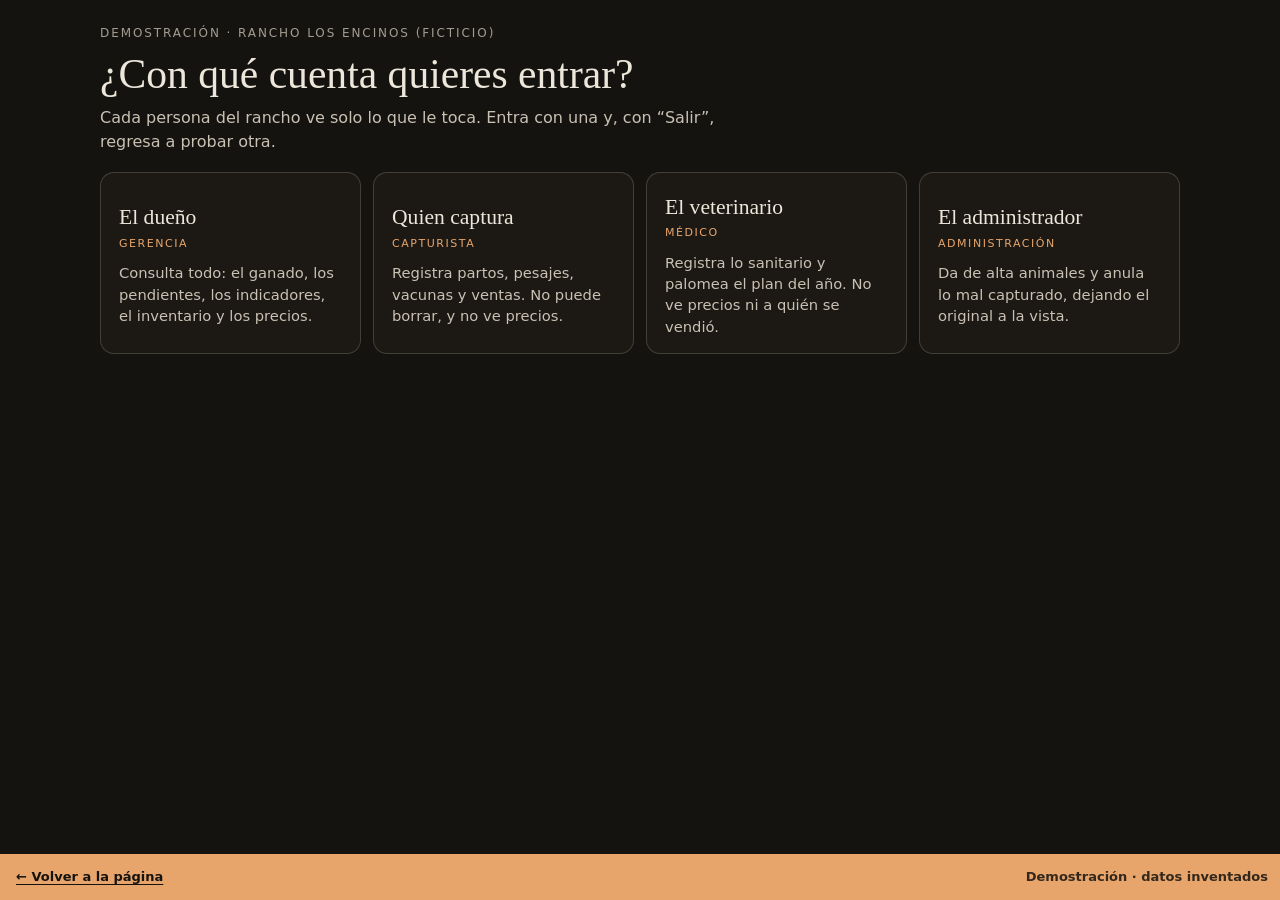
==== demo/index.html @ ec6ad239 "Demo al día: Atender primero en Pendientes Co-Authored-By: Claude Fable 5.1 <noreply@anthropic.com>" ====
<!doctype html>
<html lang="es">
  <head>
    <meta charset="UTF-8" />
    <meta name="viewport" content="width=device-width, initial-scale=1.0" />
    <meta name="robots" content="noindex, nofollow" />
    <meta name="referrer" content="no-referrer" />
    <meta http-equiv="Content-Security-Policy" content="default-src 'self'; script-src 'self'; style-src 'self' 'unsafe-inline'; img-src 'self' data: blob:; font-src 'self' data:; connect-src 'none'; object-src 'none'; base-uri 'none'; form-action 'none'">
    <link rel="stylesheet" href="./aviso-demo.css">
    <title>Demostración · rancho ficticio</title>
    <script type="module" crossorigin src="./assets/index-D0cpYkWy.js"></script>
    <link rel="stylesheet" crossorigin href="./assets/index-D6CWMM4-.css">
  </head>
  <body><div id="root"></div><p class="aviso-demo"><a id="volver" href="../">← Volver a la página</a><span>Demostración · datos inventados</span></p><script src="./volver.js" defer></script></body>
</html>
---- demo/aviso-demo.css ----
/* Cinta fija: que nadie confunda la demo con un rancho de verdad, y que en
   celular siempre haya cómo volver a la página. */
.aviso-demo{position:fixed;left:0;right:0;bottom:0;z-index:9999;margin:0;padding:0 12px;min-height:46px;display:flex;align-items:center;justify-content:space-between;gap:12px;
font:600 13px/1.2 system-ui,sans-serif;color:#151310;background:#E7A56B}
.aviso-demo a{color:#151310;padding:13px 4px;text-underline-offset:3px;white-space:nowrap}
.aviso-demo span{text-align:right;opacity:.85}
body{padding-bottom:48px}
.enmarcada .aviso-demo{display:none}
.enmarcada body{padding-bottom:0}
---- demo/assets/index-D6CWMM4-.css ----
:root{--verde: #15803d;--verde-osc: #166534;--verde-claro: #f0fdf4;--fondo: #f8fafc;--superficie: #ffffff;--borde: #e2e8f0;--texto: #0f172a;--texto-suave: #64748b;--error: #dc2626;--error-bg: #fef2f2;--exito: #16a34a;--aviso: #d97706;--aviso-bg: #fff7ed;--radio: 12px;--sombra: 0 1px 3px rgba(15, 23, 42, .08), 0 1px 2px rgba(15, 23, 42, .06);--pad-barra-movil: 12px}*{box-sizing:border-box}html,body{height:100%}#root{min-height:100%}body{margin:0;background:var(--fondo);color:var(--texto);font-family:system-ui,-apple-system,Segoe UI,Roboto,sans-serif;font-size:16px;line-height:1.5;-webkit-font-smoothing:antialiased}h1,h2,h3{margin:0 0 8px;font-weight:800;line-height:1.2}h1{font-size:clamp(1.4rem,4vw,1.8rem)}h2{font-size:1.25rem}h3{font-size:1.05rem;font-weight:700}p{margin:0 0 12px}.etiqueta{font-size:.75rem;font-weight:700;text-transform:uppercase;letter-spacing:.03em;color:var(--texto-suave)}.suave{color:var(--texto-suave)}.centrado{text-align:center}.barra{position:sticky;top:0;z-index:20;background:var(--superficie);border-bottom:1px solid var(--borde);box-shadow:var(--sombra)}.barra-interior{max-width:1200px;margin:0 auto;padding:10px 16px;display:flex;align-items:center;gap:12px;flex-wrap:nowrap}.barra-nav{display:flex;gap:4px;flex:1 1 auto;min-width:0;overflow-x:auto;overscroll-behavior-x:contain;-webkit-overflow-scrolling:touch;scrollbar-width:none}.barra-nav::-webkit-scrollbar{display:none}.barra-nav .pestana{flex:none;white-space:nowrap}.barra-nav.hay-mas{-webkit-mask-image:linear-gradient(to right,#000 calc(100% - 28px),transparent);mask-image:linear-gradient(to right,#000 calc(100% - 28px),transparent)}.barra-titulo{font-weight:800;font-size:1.05rem;white-space:nowrap}.barra-derecha{margin-left:auto;flex:0 0 auto;display:flex;align-items:center;gap:10px}.barra-usuario{text-align:right;line-height:1.2}.barra-usuario .nombre{font-weight:700;font-size:.9rem}.barra-usuario .rol{font-size:.72rem;color:var(--texto-suave);text-transform:uppercase}.contenido{max-width:1200px;margin:0 auto;padding:16px 16px 60px;overflow-x:hidden;max-width:100%}@media (min-width: 1201px){.contenido{max-width:1200px}}.pestanas-inventario{display:flex;gap:8px;margin-bottom:14px;overflow-x:auto;-webkit-overflow-scrolling:touch;padding-bottom:2px}.pestanas-inventario>button{white-space:nowrap;flex:0 0 auto}@media (max-width: 620px){.pestanas-inventario{gap:6px}.pestanas-inventario>button{flex:1 1 0;min-width:0;padding:12px 4px;font-size:.8rem;white-space:nowrap;overflow:hidden;text-overflow:ellipsis}}@media (max-width: 700px){.tabla-tarjetas,.tabla-tarjetas tbody,.tabla-tarjetas tr,.tabla-tarjetas td{display:block;width:100%}.tabla-tarjetas thead{display:none}.tabla-tarjetas tr{border:1px solid var(--borde);border-radius:10px;padding:12px 14px;margin-bottom:10px;background:var(--superficie)}.tabla-tarjetas td{border:none;padding:4px 0;display:flex;justify-content:space-between;align-items:baseline;gap:12px;text-align:right}.tabla-tarjetas td:first-child{display:block;text-align:left;font-size:1.05rem;padding-bottom:8px;margin-bottom:6px;border-bottom:1px solid var(--borde)}.tabla-tarjetas td[data-etiqueta]:before{content:attr(data-etiqueta);color:var(--texto-suave);font-size:.8rem;text-align:left;flex:0 0 auto}.tabla-tarjetas td:empty{display:none}}.tabla-ancha{overflow-x:auto;-webkit-overflow-scrolling:touch;max-width:100%}.tarjeta{background:var(--superficie);border:1px solid var(--borde);border-radius:var(--radio);box-shadow:var(--sombra);padding:18px;margin-bottom:16px}.tarjeta.compacta{padding:14px}button{font-family:inherit}.boton{display:inline-flex;align-items:center;justify-content:center;gap:8px;min-height:52px;padding:12px 20px;border:none;border-radius:10px;background:var(--verde);color:#fff;font-size:1rem;font-weight:700;cursor:pointer;transition:background .15s,transform .08s}.boton:hover:not(:disabled){background:var(--verde-osc)}.boton:active:not(:disabled){transform:scale(.98)}.boton:disabled{opacity:.5;cursor:not-allowed}.boton.ancho{width:100%}.boton-2{min-height:48px;padding:10px 18px;border:2px solid var(--borde);border-radius:10px;background:var(--superficie);color:var(--texto);font-size:.95rem;font-weight:700;cursor:pointer}.boton-2:hover{border-color:var(--verde);color:var(--verde)}.boton-texto{border:none;background:none;color:var(--verde);font-weight:700;font-size:.9rem;cursor:pointer;padding:8px}.boton-peligro{background:var(--error)}.boton-peligro:hover:not(:disabled){background:#b91c1c}.campo{margin-bottom:14px}.campo label{display:block;margin-bottom:6px;font-size:.8rem;font-weight:700;text-transform:uppercase;letter-spacing:.03em;color:var(--texto-suave)}input,select,textarea{width:100%;padding:14px;border:1px solid var(--borde);border-radius:10px;background:var(--superficie);color:var(--texto);font-family:inherit;font-size:1rem}input:focus,select:focus,textarea:focus{outline:none;border-color:var(--verde);box-shadow:0 0 0 3px #15803d1f}textarea{min-height:90px;resize:vertical}input[type=checkbox],input[type=radio]{width:22px;height:22px;min-width:22px;padding:0;margin:0;flex:none;accent-color:var(--verde)}.fila{display:flex;gap:12px;flex-wrap:wrap}.fila>*{flex:1 1 160px}.alerta{padding:12px 14px;border-radius:10px;border:1px solid;margin-bottom:14px;font-size:.92rem}.alerta-error{background:var(--error-bg);border-color:#fecaca;color:#991b1b}.alerta-aviso{background:var(--aviso-bg);border-color:#fed7aa;color:#9a3412}.alerta-ok{background:var(--verde-claro);border-color:#bbf7d0;color:var(--verde-osc)}.leyenda{display:flex;flex-wrap:wrap;gap:14px;margin-bottom:16px}.leyenda-item{display:flex;align-items:center;gap:6px;font-size:.85rem;color:var(--texto)}.punto{width:11px;height:11px;border-radius:50%;flex:none}.punto-simbolo{width:22px;height:22px;border-radius:6px;flex:none;display:inline-flex;align-items:center;justify-content:center;font-size:.8rem;font-weight:700;line-height:1}.ficha-aretes{display:flex;flex-wrap:wrap;gap:4px 14px;font-size:.9rem;color:var(--texto-suave);margin-bottom:6px}.ficha-aretes strong{color:var(--texto);letter-spacing:.02em}.sr-solo{position:absolute;width:1px;height:1px;padding:0;margin:-1px;overflow:hidden;clip:rect(0 0 0 0);white-space:nowrap}.chips{display:flex;flex-wrap:wrap;gap:8px;padding-bottom:6px;margin-bottom:14px}.cruce-filtros{display:block;margin-top:4px;font-size:.95rem;color:var(--texto)}.chip{flex:none;padding:8px 16px;border:1px solid var(--borde);border-radius:999px;background:var(--superficie);color:var(--texto-suave);font-size:.85rem;font-weight:700;cursor:pointer;white-space:nowrap}.chip.activo{background:var(--verde);border-color:var(--verde);color:#fff}.tablero{display:grid;grid-template-columns:repeat(auto-fill,minmax(86px,1fr));gap:10px}.celda{position:relative;aspect-ratio:1;border:none;border-radius:var(--radio);cursor:pointer;display:flex;flex-direction:column;align-items:center;justify-content:flex-start;gap:2px;padding:5px 7px 6px;transition:transform .08s;overflow:hidden;min-width:0}.celda:active{transform:scale(.94)}.celda .numero{font-size:1.15rem;font-weight:800;line-height:1}.celda .fila-simbolos{align-self:stretch;display:flex;justify-content:space-between;align-items:flex-start;gap:4px;min-height:1em;pointer-events:none}.celda .numero{margin-top:auto}.celda .nombre{margin-bottom:auto}.celda .numero:last-child{margin-bottom:auto}.celda .simbolo{font-size:.85rem;line-height:1;opacity:.95;flex:0 0 auto;font-variant-emoji:text}.celda .simbolo-extra{font-size:.72rem;line-height:1;opacity:.9;letter-spacing:1px;flex:0 1 auto;min-width:0;overflow:hidden;white-space:nowrap;text-align:right;font-variant-emoji:text}.celda .nombre{font-size:.68rem;font-weight:600;opacity:.92;text-align:center;overflow:hidden;text-overflow:ellipsis;white-space:nowrap;max-width:100%}.kpis{display:grid;grid-template-columns:repeat(auto-fit,minmax(140px,1fr));gap:12px;margin-bottom:16px}.kpi{background:var(--superficie);border:1px solid var(--borde);border-radius:var(--radio);box-shadow:var(--sombra);padding:16px;text-align:center}.kpi .numero{font-size:2rem;font-weight:800;line-height:1.1;display:flex;align-items:center;justify-content:center;gap:8px}.kpi-marca{width:26px;height:26px;border-radius:7px;display:inline-flex;align-items:center;justify-content:center;font-size:.85rem;font-weight:700;flex:none}.kpi .etiqueta{margin-top:4px}.badge{display:inline-block;padding:4px 12px;border-radius:999px;color:#fff;font-size:.72rem;font-weight:800;text-transform:uppercase;letter-spacing:.03em}.overlay{position:fixed;top:0;right:0;bottom:0;left:0;background:#0f172a8c;display:flex;align-items:center;justify-content:center;padding:12px;z-index:50}.modal{background:var(--superficie);border-radius:16px;width:100%;max-width:620px;max-height:92vh;overflow-y:auto;box-shadow:0 20px 60px #0f172a40}.modal-cabecera{position:sticky;top:0;background:var(--superficie);border-bottom:1px solid var(--borde);padding:16px 18px;display:flex;align-items:flex-start;gap:12px;z-index:2}.modal-cabecera .cerrar{margin-left:auto;border:none;background:none;font-size:1.6rem;line-height:1;color:var(--texto-suave);cursor:pointer;padding:0 4px}.modal-cuerpo{padding:18px}.ficha-cabecera{display:flex;gap:16px;flex-wrap:wrap}.ficha-foto{width:120px;height:120px;border-radius:12px;background:var(--borde);display:flex;align-items:center;justify-content:center;font-size:2.6rem;flex:none;object-fit:cover}.ficha-datos{flex:1 1 220px}.dato{display:flex;justify-content:space-between;gap:12px;padding:8px 0;border-bottom:1px solid var(--borde)}.dato:last-child{border-bottom:none}.dato .clave{color:var(--texto-suave);font-size:.88rem}.dato .valor{font-weight:700;text-align:right}.pestanas{display:flex;gap:4px;border-bottom:1px solid var(--borde);margin:16px 0;overflow-x:auto}.pestana{flex:none;border:none;background:none;padding:12px 16px;font-size:.92rem;font-weight:700;color:var(--texto-suave);cursor:pointer;border-bottom:3px solid transparent;margin-bottom:-1px}.pestana.activa{color:var(--verde);border-bottom-color:var(--verde)}.evento{border:1px solid var(--borde);border-left:5px solid var(--verde);border-radius:10px;padding:12px 14px;margin-bottom:10px;background:var(--superficie)}.evento .cabecera{display:flex;align-items:center;gap:8px;flex-wrap:wrap}.evento .tipo{font-weight:800}.evento .fecha{font-size:.8rem;color:var(--texto-suave);margin-left:auto}.evento .detalle{font-size:.92rem;margin-top:4px}.evento .meta{font-size:.75rem;color:var(--texto-suave);margin-top:6px}.evento.anulado{opacity:.55}.evento.anulado .tipo{text-decoration:line-through}.grafica{display:flex;align-items:stretch;gap:6px;height:200px;padding:8px 0 0}.barra-peso{flex:1 1 0;min-width:0;display:flex;flex-direction:column;align-items:stretch;gap:4px}.barra-hueco{flex:1 1 auto;min-height:0;position:relative;display:flex;flex-direction:column;justify-content:flex-end;align-items:stretch;padding-top:18px}.barra-hueco .valor{font-size:.72rem;font-weight:700;text-align:center;line-height:18px;flex:none}.barra-hueco .relleno{flex:none;width:100%;background:var(--verde);border-radius:6px 6px 0 0;min-height:4px}.barra-peso .pie{flex:none;font-size:.66rem;color:var(--texto-suave);text-align:center;white-space:nowrap;overflow:hidden}.login-caja{max-width:400px;margin:8vh auto;padding:0 16px}.login-logo{text-align:center;font-size:3rem;margin-bottom:8px}.item-lista{display:flex;align-items:center;gap:12px;padding:14px;border:1px solid var(--borde);border-radius:10px;background:var(--superficie);margin-bottom:8px;cursor:pointer;text-align:left;width:100%}.item-lista:hover{border-color:var(--verde)}.item-lista .circulo{width:46px;height:46px;border-radius:50%;display:flex;flex-direction:column;align-items:center;justify-content:center;gap:1px;font-weight:800;color:#fff;flex:none;white-space:nowrap;overflow:hidden;line-height:1}.item-lista .circulo .circulo-simbolo{font-size:.7rem;font-variant-emoji:text}.item-lista .circulo .circulo-numero{font-size:.85rem;letter-spacing:-.02em}.rejilla-tipos{display:grid;grid-template-columns:repeat(auto-fill,minmax(150px,1fr));gap:10px}.boton-tipo{min-height:78px;border:2px solid var(--borde);border-radius:var(--radio);background:var(--superficie);cursor:pointer;display:flex;flex-direction:column;align-items:center;justify-content:center;gap:6px;padding:10px;font-weight:700;font-size:.88rem;color:var(--texto)}.boton-tipo:hover{border-color:var(--verde);color:var(--verde)}.boton-tipo .icono{font-size:1.5rem}.cargando{padding:40px;text-align:center;color:var(--texto-suave)}.contador-pestana{display:inline-block;margin-left:6px;min-width:20px;padding:1px 6px;border-radius:999px;background:var(--error);color:#fff;font-size:.7rem;font-weight:800;vertical-align:middle}.aviso-pendientes{border-left:5px solid var(--aviso)}.aviso-pendientes:hover{border-color:var(--aviso)}.circulo-aviso{width:44px;height:44px;border-radius:50%;background:var(--aviso);color:#1a1a1a;display:flex;align-items:center;justify-content:center;font-weight:800;font-size:1.1rem;flex:none}.titulo-generacion{display:flex;align-items:center;gap:10px;margin:18px 0 10px;font-size:.8rem;font-weight:800;text-transform:uppercase;letter-spacing:.04em;color:var(--texto-suave)}.titulo-generacion:after{content:"";flex:1;height:1px;background:var(--borde)}.titulo-generacion .cuantos{background:var(--borde);color:var(--texto);border-radius:999px;padding:2px 10px;font-size:.75rem}.destacado-vaca{display:flex;align-items:center;gap:14px;padding:14px;border-radius:var(--radio);background:var(--verde-claro);border:1px solid var(--verde);flex-wrap:wrap}.barra-meta{height:16px;border-radius:999px;background:var(--borde);overflow:hidden}.barra-meta-relleno{height:100%;background:var(--verde);border-radius:999px;transition:width .3s}.tabla{width:100%;border-collapse:collapse;font-size:.92rem}.tabla th{text-align:left;padding:10px 8px;border-bottom:2px solid var(--borde);font-size:.75rem;text-transform:uppercase;letter-spacing:.03em;color:var(--texto-suave)}.tabla td{padding:10px 8px;border-bottom:1px solid var(--borde)}.lista-limpia{list-style:none;padding:0;margin:0}.lista-limpia li{padding:6px 0;border-bottom:1px solid var(--borde)}.lista-limpia li:last-child{border-bottom:none}.plan-tabla{font-size:.85rem}.plan-tabla th.plan-mes{text-align:center;padding:8px 4px;white-space:nowrap}.plan-tabla td.plan-celda{padding:4px;text-align:center}.plan-tabla .plan-actividad{position:sticky;left:0;background:var(--tarjeta);min-width:190px;box-shadow:1px 0 0 var(--borde)}.plan-vacia{background:repeating-linear-gradient(45deg,transparent,transparent 6px,var(--fondo) 6px,var(--fondo) 7px)}.plan-boton{width:100%;min-width:42px;min-height:40px;border:1px solid var(--borde);border-radius:8px;cursor:pointer;display:flex;flex-direction:column;align-items:center;justify-content:center;gap:0;padding:4px 2px;font-family:inherit}.plan-boton:hover{outline:2px solid var(--verde)}.plan-simbolo{font-size:1.15rem;font-weight:700;line-height:1}.plan-cuenta{font-size:.65rem;font-weight:700;line-height:1.2}@media (max-width: 620px){.plan-tabla .plan-actividad{min-width:130px;font-size:.78rem}.plan-boton{min-width:36px;min-height:38px}.contenido{padding:12px 12px 60px}.tarjeta{padding:14px}.tablero{grid-template-columns:repeat(auto-fill,minmax(74px,1fr));gap:8px}.solo-escritorio{display:none}.barra-interior{padding:8px var(--pad-barra-movil);gap:8px;flex-wrap:wrap}.barra-titulo{font-size:.95rem}.barra-usuario .nombre{font-size:.8rem}.barra-usuario .rol{font-size:.65rem}.barra-derecha{gap:6px}.barra-derecha .boton-2{min-height:40px;padding:8px 12px;font-size:.85rem}.barra-interior .pestana{padding:12px 10px;min-height:44px;font-size:.85rem}.barra-nav{order:10;flex:1 0 100%;margin:0 calc(-1 * var(--pad-barra-movil));padding:0 var(--pad-barra-movil);width:calc(100% + 2 * var(--pad-barra-movil));flex-wrap:wrap;overflow:visible;gap:4px 2px;-webkit-mask-image:none;mask-image:none}.barra-nav .pestana{flex:1 1 auto;text-align:center;padding:10px 8px;font-size:.82rem}.barra-derecha{margin-left:auto}}.barra-avance{height:12px;background:var(--borde);border-radius:6px;overflow:hidden;margin-top:10px}.barra-avance-relleno{height:100%;background:var(--verde);border-radius:6px;transition:width .3s}
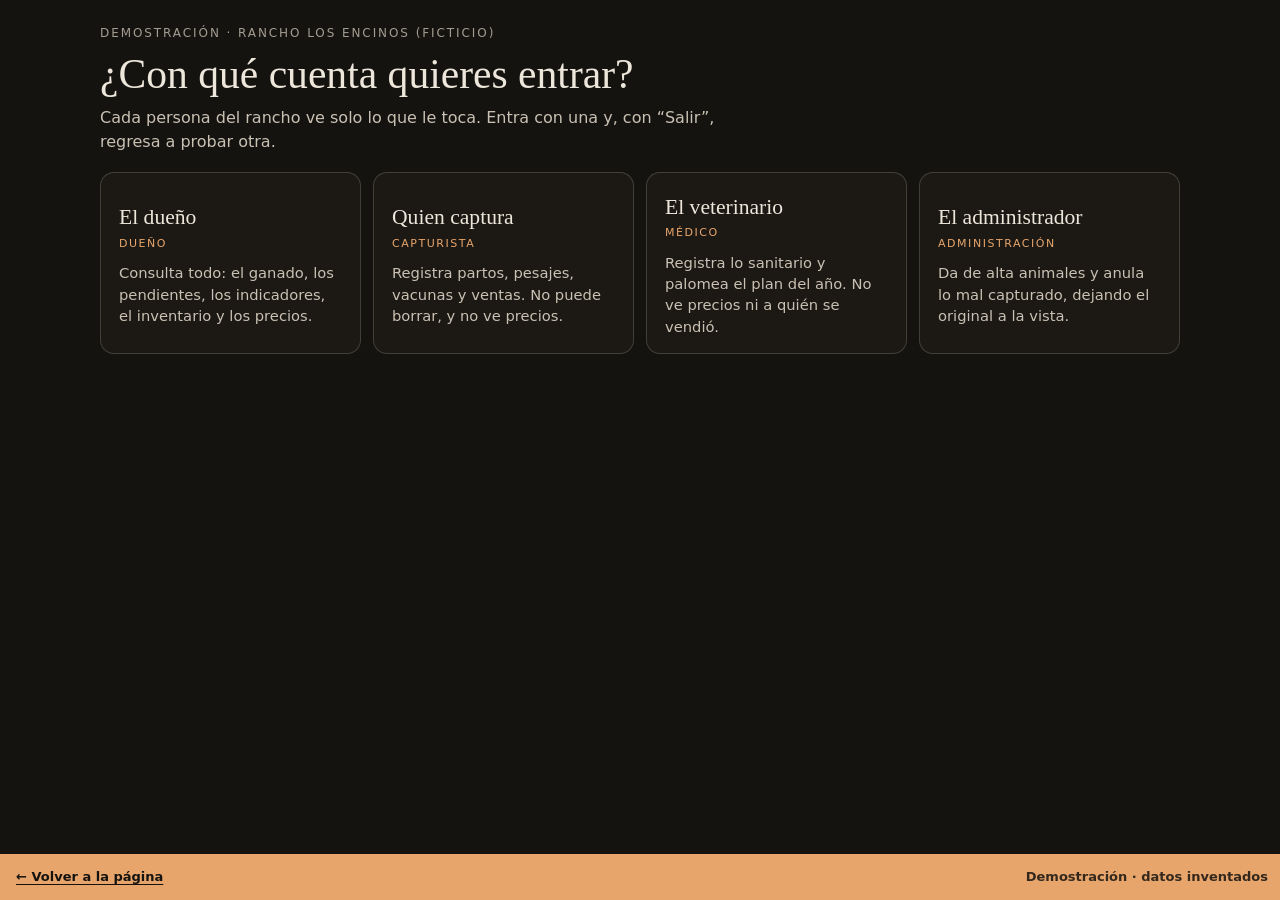
==== commit 56c5290a: "Ronda 2: demo con acentos y "Dueno", y el material nuevo para revision - Demo reconstruida desde app" ====
--- a/demo/index.html
+++ b/demo/index.html
@@ -8,8 +8,8 @@
     <meta http-equiv="Content-Security-Policy" content="default-src 'self'; script-src 'self'; style-src 'self' 'unsafe-inline'; img-src 'self' data: blob:; font-src 'self' data:; connect-src 'none'; object-src 'none'; base-uri 'none'; form-action 'none'">
     <link rel="stylesheet" href="./aviso-demo.css">
     <title>Demostración · rancho ficticio</title>
-    <script type="module" crossorigin src="./assets/index-D0cpYkWy.js"></script>
-    <link rel="stylesheet" crossorigin href="./assets/index-D6CWMM4-.css">
+    <script type="module" crossorigin src="./assets/index-Cwocx68g.js"></script>
+    <link rel="stylesheet" crossorigin href="./assets/index-Ch1CbdK0.css">
   </head>
   <body><div id="root"></div><p class="aviso-demo"><a id="volver" href="../">← Volver a la página</a><span>Demostración · datos inventados</span></p><script src="./volver.js" defer></script></body>
 </html>
--- a/demo/assets/index-Ch1CbdK0.css
+++ b/demo/assets/index-Ch1CbdK0.css
@@ -0,0 +1 @@
+:root{--verde: #15803d;--verde-osc: #166534;--verde-claro: #f0fdf4;--fondo: #f8fafc;--superficie: #ffffff;--borde: #e2e8f0;--texto: #0f172a;--texto-suave: #64748b;--error: #dc2626;--error-bg: #fef2f2;--exito: #16a34a;--aviso: #d97706;--aviso-bg: #fff7ed;--radio: 12px;--sombra: 0 1px 3px rgba(15, 23, 42, .08), 0 1px 2px rgba(15, 23, 42, .06);--pad-barra-movil: 12px}*{box-sizing:border-box}html,body{height:100%}#root{min-height:100%}body{margin:0;background:var(--fondo);color:var(--texto);font-family:system-ui,-apple-system,Segoe UI,Roboto,sans-serif;font-size:16px;line-height:1.5;-webkit-font-smoothing:antialiased}h1,h2,h3{margin:0 0 8px;font-weight:800;line-height:1.2}h1{font-size:clamp(1.4rem,4vw,1.8rem)}h2{font-size:1.25rem}h3{font-size:1.05rem;font-weight:700}p{margin:0 0 12px}.etiqueta{font-size:.75rem;font-weight:700;text-transform:uppercase;letter-spacing:.03em;color:var(--texto-suave)}.suave{color:var(--texto-suave)}.centrado{text-align:center}.barra{position:sticky;top:0;z-index:20;background:var(--superficie);border-bottom:1px solid var(--borde);box-shadow:var(--sombra)}.barra-interior{max-width:1200px;margin:0 auto;padding:10px 16px;display:flex;align-items:center;gap:12px;flex-wrap:nowrap}.barra-nav{display:flex;gap:4px;flex:1 1 auto;min-width:0;overflow-x:auto;overscroll-behavior-x:contain;-webkit-overflow-scrolling:touch;scrollbar-width:none}.barra-nav::-webkit-scrollbar{display:none}.barra-nav .pestana{flex:none;white-space:nowrap}.barra-nav.hay-mas{-webkit-mask-image:linear-gradient(to right,#000 calc(100% - 28px),transparent);mask-image:linear-gradient(to right,#000 calc(100% - 28px),transparent)}.cinta-sin-internet{background:#fde68a;color:#451a03;border-bottom:1px solid #f59e0b;padding:8px 16px;font-size:.9rem;line-height:1.35;text-align:center}.barra-nav.hay-antes{-webkit-mask-image:linear-gradient(to right,transparent,#000 28px);mask-image:linear-gradient(to right,transparent,#000 28px)}.barra-nav.hay-antes.hay-mas{-webkit-mask-image:linear-gradient(to right,transparent,#000 28px,#000 calc(100% - 28px),transparent);mask-image:linear-gradient(to right,transparent,#000 28px,#000 calc(100% - 28px),transparent)}@media (min-width: 701px){.barra-nav{gap:2px}.barra-nav .pestana{padding:12px 9px;font-size:.88rem}}.barra-titulo{font-weight:800;font-size:1.05rem;white-space:nowrap}.barra-derecha{margin-left:auto;flex:0 0 auto;display:flex;align-items:center;gap:10px}.barra-usuario{text-align:right;line-height:1.2}.barra-usuario .nombre{font-weight:700;font-size:.9rem}.barra-usuario .rol{font-size:.72rem;color:var(--texto-suave);text-transform:uppercase}.contenido{max-width:1200px;margin:0 auto;padding:16px 16px 60px;overflow-x:hidden;max-width:100%}@media (min-width: 1201px){.contenido{max-width:1200px}}.pestanas-inventario{display:flex;gap:8px;margin-bottom:14px;overflow-x:auto;-webkit-overflow-scrolling:touch;padding-bottom:2px}.pestanas-inventario>button{white-space:nowrap;flex:0 0 auto}@media (max-width: 620px){.pestanas-inventario{gap:6px}.pestanas-inventario>button{flex:1 1 0;min-width:0;padding:12px 4px;font-size:.8rem;white-space:nowrap;overflow:hidden;text-overflow:ellipsis}}@media (max-width: 700px){.tabla-tarjetas,.tabla-tarjetas tbody,.tabla-tarjetas tr,.tabla-tarjetas td{display:block;width:100%}.tabla-tarjetas thead{display:none}.tabla-tarjetas tr{border:1px solid var(--borde);border-radius:10px;padding:12px 14px;margin-bottom:10px;background:var(--superficie)}.tabla-tarjetas td{border:none;padding:4px 0;display:flex;justify-content:space-between;align-items:baseline;gap:12px;text-align:right}.tabla-tarjetas td:first-child{display:block;text-align:left;font-size:1.05rem;padding-bottom:8px;margin-bottom:6px;border-bottom:1px solid var(--borde)}.tabla-tarjetas td[data-etiqueta]:before{content:attr(data-etiqueta);color:var(--texto-suave);font-size:.8rem;text-align:left;flex:0 0 auto}.tabla-tarjetas td:empty{display:none}}.tabla-ancha{overflow-x:auto;-webkit-overflow-scrolling:touch;max-width:100%}.tarjeta{background:var(--superficie);border:1px solid var(--borde);border-radius:var(--radio);box-shadow:var(--sombra);padding:18px;margin-bottom:16px}.tarjeta.compacta{padding:14px}button{font-family:inherit}.boton{display:inline-flex;align-items:center;justify-content:center;gap:8px;min-height:52px;padding:12px 20px;border:none;border-radius:10px;background:var(--verde);color:#fff;font-size:1rem;font-weight:700;cursor:pointer;transition:background .15s,transform .08s}.boton:hover:not(:disabled){background:var(--verde-osc)}.boton:active:not(:disabled){transform:scale(.98)}.boton:disabled{opacity:.5;cursor:not-allowed}.boton.ancho{width:100%}.boton-2{min-height:48px;padding:10px 18px;border:2px solid var(--borde);border-radius:10px;background:var(--superficie);color:var(--texto);font-size:.95rem;font-weight:700;cursor:pointer}.boton-2:hover{border-color:var(--verde);color:var(--verde)}.boton-texto{border:none;background:none;color:var(--verde);font-weight:700;font-size:.9rem;cursor:pointer;padding:8px}.boton-peligro{background:var(--error)}.boton-peligro:hover:not(:disabled){background:#b91c1c}.campo{margin-bottom:14px}.campo label{display:block;margin-bottom:6px;font-size:.8rem;font-weight:700;text-transform:uppercase;letter-spacing:.03em;color:var(--texto-suave)}input,select,textarea{width:100%;padding:14px;border:1px solid var(--borde);border-radius:10px;background:var(--superficie);color:var(--texto);font-family:inherit;font-size:1rem}input:focus,select:focus,textarea:focus{outline:none;border-color:var(--verde);box-shadow:0 0 0 3px #15803d1f}textarea{min-height:90px;resize:vertical}input[type=checkbox],input[type=radio]{width:22px;height:22px;min-width:22px;padding:0;margin:0;flex:none;accent-color:var(--verde)}.fila{display:flex;gap:12px;flex-wrap:wrap}.fila>*{flex:1 1 160px}.alerta{padding:12px 14px;border-radius:10px;border:1px solid;margin-bottom:14px;font-size:.92rem}.alerta-error{background:var(--error-bg);border-color:#fecaca;color:#991b1b}.alerta-aviso{background:var(--aviso-bg);border-color:#fed7aa;color:#9a3412}.alerta-ok{background:var(--verde-claro);border-color:#bbf7d0;color:var(--verde-osc)}.leyenda{display:flex;flex-wrap:wrap;gap:14px;margin-bottom:16px}.leyenda-item{display:flex;align-items:center;gap:6px;font-size:.85rem;color:var(--texto)}.punto{width:11px;height:11px;border-radius:50%;flex:none}.punto-simbolo{width:22px;height:22px;border-radius:6px;flex:none;display:inline-flex;align-items:center;justify-content:center;font-size:.8rem;font-weight:700;line-height:1}.ficha-aretes{display:flex;flex-wrap:wrap;gap:4px 14px;font-size:.9rem;color:var(--texto-suave);margin-bottom:6px}.ficha-aretes strong{color:var(--texto);letter-spacing:.02em}.sr-solo{position:absolute;width:1px;height:1px;padding:0;margin:-1px;overflow:hidden;clip:rect(0 0 0 0);white-space:nowrap}.chips{display:flex;flex-wrap:wrap;gap:8px;padding-bottom:6px;margin-bottom:14px}.cruce-filtros{display:block;margin-top:4px;font-size:.95rem;color:var(--texto)}.chip{flex:none;padding:8px 16px;border:1px solid var(--borde);border-radius:999px;background:var(--superficie);color:var(--texto-suave);font-size:.85rem;font-weight:700;cursor:pointer;white-space:nowrap}.chip.activo{background:var(--verde);border-color:var(--verde);color:#fff}.tablero{display:grid;grid-template-columns:repeat(auto-fill,minmax(86px,1fr));gap:10px}.celda{position:relative;aspect-ratio:1;border:none;border-radius:var(--radio);cursor:pointer;display:flex;flex-direction:column;align-items:center;justify-content:flex-start;gap:2px;padding:5px 7px 6px;transition:transform .08s;overflow:hidden;min-width:0}.celda:active{transform:scale(.94)}.celda .numero{font-size:1.15rem;font-weight:800;line-height:1}.celda .fila-simbolos{align-self:stretch;display:flex;justify-content:space-between;align-items:flex-start;gap:4px;min-height:1em;pointer-events:none}.celda .numero{margin-top:auto}.celda .nombre{margin-bottom:auto}.celda .numero:last-child{margin-bottom:auto}.celda .simbolo{font-size:.85rem;line-height:1;opacity:.95;flex:0 0 auto;font-variant-emoji:text}.celda .simbolo-extra{font-size:.72rem;line-height:1;opacity:.9;letter-spacing:1px;flex:0 1 auto;min-width:0;overflow:hidden;white-space:nowrap;text-align:right;font-variant-emoji:text}.celda .nombre{font-size:.68rem;font-weight:600;opacity:.92;text-align:center;overflow:hidden;text-overflow:ellipsis;white-space:nowrap;max-width:100%}.kpis{display:grid;grid-template-columns:repeat(auto-fit,minmax(140px,1fr));gap:12px;margin-bottom:16px}.kpi{background:var(--superficie);border:1px solid var(--borde);border-radius:var(--radio);box-shadow:var(--sombra);padding:16px;text-align:center}.kpi .numero{font-size:2rem;font-weight:800;line-height:1.1;display:flex;align-items:center;justify-content:center;gap:8px}.kpi-marca{width:26px;height:26px;border-radius:7px;display:inline-flex;align-items:center;justify-content:center;font-size:.85rem;font-weight:700;flex:none}.kpi .etiqueta{margin-top:4px}.badge{display:inline-block;padding:4px 12px;border-radius:999px;color:#fff;font-size:.72rem;font-weight:800;text-transform:uppercase;letter-spacing:.03em}.overlay{position:fixed;top:0;right:0;bottom:0;left:0;background:#0f172a8c;display:flex;align-items:center;justify-content:center;padding:12px;z-index:50}.modal{background:var(--superficie);border-radius:16px;width:100%;max-width:620px;max-height:92vh;overflow-y:auto;box-shadow:0 20px 60px #0f172a40}.modal-cabecera{position:sticky;top:0;background:var(--superficie);border-bottom:1px solid var(--borde);padding:16px 18px;display:flex;align-items:flex-start;gap:12px;z-index:2}.modal-cabecera .cerrar{margin-left:auto;border:none;background:none;font-size:1.6rem;line-height:1;color:var(--texto-suave);cursor:pointer;padding:0 4px}.modal-cuerpo{padding:18px}.ficha-cabecera{display:flex;gap:16px;flex-wrap:wrap}.ficha-foto{width:120px;height:120px;border-radius:12px;background:var(--borde);display:flex;align-items:center;justify-content:center;font-size:2.6rem;flex:none;object-fit:cover}.ficha-datos{flex:1 1 220px}.dato{display:flex;justify-content:space-between;gap:12px;padding:8px 0;border-bottom:1px solid var(--borde)}.dato:last-child{border-bottom:none}.dato .clave{color:var(--texto-suave);font-size:.88rem}.dato .valor{font-weight:700;text-align:right}.pestanas{display:flex;gap:4px;border-bottom:1px solid var(--borde);margin:16px 0;overflow-x:auto}.pestana{flex:none;border:none;background:none;padding:12px 16px;font-size:.92rem;font-weight:700;color:var(--texto-suave);cursor:pointer;border-bottom:3px solid transparent;margin-bottom:-1px}.pestana.activa{color:var(--verde);border-bottom-color:var(--verde)}.evento{border:1px solid var(--borde);border-left:5px solid var(--verde);border-radius:10px;padding:12px 14px;margin-bottom:10px;background:var(--superficie)}.evento .cabecera{display:flex;align-items:center;gap:8px;flex-wrap:wrap}.evento .tipo{font-weight:800}.evento .fecha{font-size:.8rem;color:var(--texto-suave);margin-left:auto}.evento .detalle{font-size:.92rem;margin-top:4px}.evento .meta{font-size:.75rem;color:var(--texto-suave);margin-top:6px}.evento.anulado{opacity:.55}.evento.anulado .tipo{text-decoration:line-through}.grafica{display:flex;align-items:stretch;gap:6px;height:200px;padding:8px 0 0}.barra-peso{flex:1 1 0;min-width:0;display:flex;flex-direction:column;align-items:stretch;gap:4px}.barra-hueco{flex:1 1 auto;min-height:0;position:relative;display:flex;flex-direction:column;justify-content:flex-end;align-items:stretch;padding-top:18px}.barra-hueco .valor{font-size:.72rem;font-weight:700;text-align:center;line-height:18px;flex:none}.barra-hueco .relleno{flex:none;width:100%;background:var(--verde);border-radius:6px 6px 0 0;min-height:4px}.valor-celda{text-align:right}.barra-hueco .linea-meta{position:absolute;left:-3px;right:-3px;height:0;border-top:2px dashed var(--texto);opacity:.75;pointer-events:none}.muestra-linea-meta{display:inline-block;width:22px;border-top:2px dashed var(--texto);vertical-align:middle;margin-right:4px}.contra-objetivo{border:1px solid var(--borde);border-radius:10px;padding:12px 14px;margin:10px 0 14px}.contra-objetivo h3{font-size:.95rem;margin:0 0 8px}.contra-objetivo p{margin:0 0 8px}.barra-peso .pie{flex:none;font-size:.66rem;color:var(--texto-suave);text-align:center;white-space:nowrap;overflow:hidden}.login-caja{max-width:400px;margin:8vh auto;padding:0 16px}.login-logo{text-align:center;font-size:3rem;margin-bottom:8px}.item-lista{display:flex;align-items:center;gap:12px;padding:14px;border:1px solid var(--borde);border-radius:10px;background:var(--superficie);margin-bottom:8px;cursor:pointer;text-align:left;width:100%}.item-lista:hover{border-color:var(--verde)}.item-lista .circulo{width:46px;height:46px;border-radius:50%;display:flex;flex-direction:column;align-items:center;justify-content:center;gap:1px;font-weight:800;color:#fff;flex:none;white-space:nowrap;overflow:hidden;line-height:1}.item-lista .circulo .circulo-simbolo{font-size:.7rem;font-variant-emoji:text}.item-lista .circulo .circulo-numero{font-size:.85rem;letter-spacing:-.02em}.rejilla-tipos{display:grid;grid-template-columns:repeat(auto-fill,minmax(150px,1fr));gap:10px}.boton-tipo{min-height:78px;border:2px solid var(--borde);border-radius:var(--radio);background:var(--superficie);cursor:pointer;display:flex;flex-direction:column;align-items:center;justify-content:center;gap:6px;padding:10px;font-weight:700;font-size:.88rem;color:var(--texto)}.boton-tipo:hover{border-color:var(--verde);color:var(--verde)}.boton-tipo .icono{font-size:1.5rem}.cargando{padding:40px;text-align:center;color:var(--texto-suave)}.contador-pestana{display:inline-block;margin-left:6px;min-width:20px;padding:1px 6px;border-radius:999px;background:var(--error);color:#fff;font-size:.7rem;font-weight:800;vertical-align:middle}.aviso-pendientes{border-left:5px solid var(--aviso)}.aviso-pendientes:hover{border-color:var(--aviso)}.circulo-aviso{width:44px;height:44px;border-radius:50%;background:var(--aviso);color:#1a1a1a;display:flex;align-items:center;justify-content:center;font-weight:800;font-size:1.1rem;flex:none}.titulo-generacion{display:flex;align-items:center;gap:10px;margin:18px 0 10px;font-size:.8rem;font-weight:800;text-transform:uppercase;letter-spacing:.04em;color:var(--texto-suave)}.titulo-generacion:after{content:"";flex:1;height:1px;background:var(--borde)}.titulo-generacion .cuantos{background:var(--borde);color:var(--texto);border-radius:999px;padding:2px 10px;font-size:.75rem}.destacado-vaca{display:flex;align-items:center;gap:14px;padding:14px;border-radius:var(--radio);background:var(--verde-claro);border:1px solid var(--verde);flex-wrap:wrap}.barra-meta{height:16px;border-radius:999px;background:var(--borde);overflow:hidden}.barra-meta-relleno{height:100%;background:var(--verde);border-radius:999px;transition:width .3s}.tabla{width:100%;border-collapse:collapse;font-size:.92rem}.tabla th{text-align:left;padding:10px 8px;border-bottom:2px solid var(--borde);font-size:.75rem;text-transform:uppercase;letter-spacing:.03em;color:var(--texto-suave)}.tabla td{padding:10px 8px;border-bottom:1px solid var(--borde)}.lista-limpia{list-style:none;padding:0;margin:0}.lista-limpia li{padding:6px 0;border-bottom:1px solid var(--borde)}.lista-limpia li:last-child{border-bottom:none}.plan-tabla{font-size:.85rem}.plan-tabla th.plan-mes{text-align:center;padding:8px 4px;white-space:nowrap}.plan-tabla td.plan-celda{padding:4px;text-align:center}.plan-tabla .plan-actividad{position:sticky;left:0;background:var(--tarjeta);min-width:190px;box-shadow:1px 0 0 var(--borde)}.plan-vacia{background:repeating-linear-gradient(45deg,transparent,transparent 6px,var(--fondo) 6px,var(--fondo) 7px)}.plan-boton{width:100%;min-width:42px;min-height:40px;border:1px solid var(--borde);border-radius:8px;cursor:pointer;display:flex;flex-direction:column;align-items:center;justify-content:center;gap:0;padding:4px 2px;font-family:inherit}.plan-boton:hover{outline:2px solid var(--verde)}.plan-simbolo{font-size:1.15rem;font-weight:700;line-height:1}.plan-cuenta{font-size:.65rem;font-weight:700;line-height:1.2}@media (max-width: 620px){.plan-tabla .plan-actividad{min-width:130px;font-size:.78rem}.plan-boton{min-width:36px;min-height:38px}.contenido{padding:12px 12px 60px}.tarjeta{padding:14px}.tablero{grid-template-columns:repeat(auto-fill,minmax(74px,1fr));gap:8px}.solo-escritorio{display:none}.barra-interior{padding:8px var(--pad-barra-movil);gap:8px;flex-wrap:wrap}.barra-titulo{font-size:.95rem}.barra-usuario .nombre{font-size:.8rem}.barra-usuario .rol{font-size:.65rem}.barra-derecha{gap:6px}.barra-derecha .boton-2{min-height:40px;padding:8px 12px;font-size:.85rem}.barra-interior .pestana{padding:12px 10px;min-height:44px;font-size:.85rem}.barra-nav{order:10;flex:1 0 100%;margin:0 calc(-1 * var(--pad-barra-movil));padding:0 var(--pad-barra-movil);width:calc(100% + 2 * var(--pad-barra-movil));flex-wrap:wrap;overflow:visible;gap:4px 2px;-webkit-mask-image:none;mask-image:none}.barra-nav .pestana{flex:1 1 auto;text-align:center;padding:10px 8px;font-size:.82rem}.barra-derecha{margin-left:auto}}.barra-avance{height:12px;background:var(--borde);border-radius:6px;overflow:hidden;margin-top:10px}.barra-avance-relleno{height:100%;background:var(--verde);border-radius:6px;transition:width .3s}
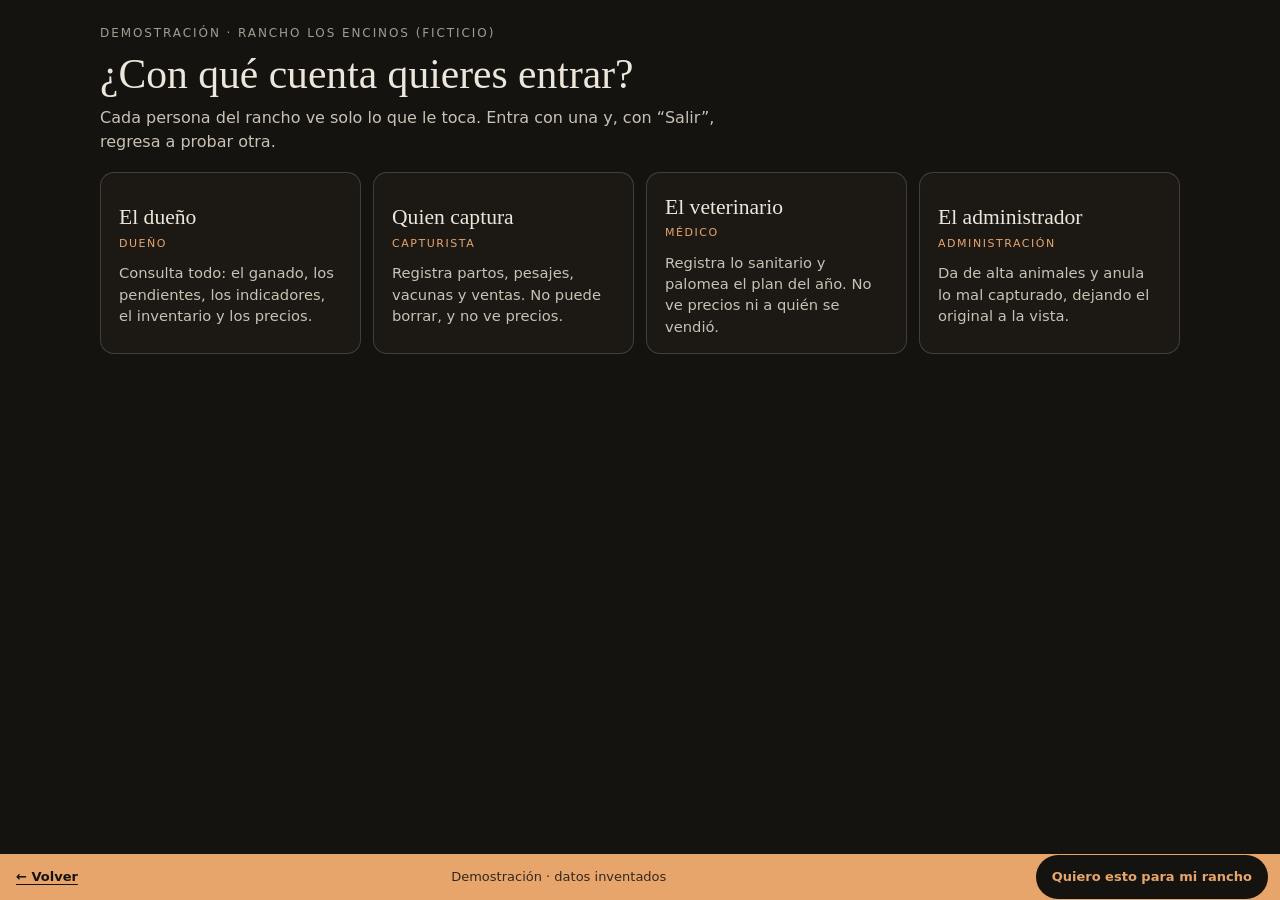
==== commit 5cb218a9: "A1: sin animaciones de adorno, portada que empieza por el problema y la demo antes del formulario Fu" ====
--- a/demo/index.html
+++ b/demo/index.html
@@ -8,8 +8,8 @@
     <meta http-equiv="Content-Security-Policy" content="default-src 'self'; script-src 'self'; style-src 'self' 'unsafe-inline'; img-src 'self' data: blob:; font-src 'self' data:; connect-src 'none'; object-src 'none'; base-uri 'none'; form-action 'none'">
     <link rel="stylesheet" href="./aviso-demo.css">
     <title>Demostración · rancho ficticio</title>
-    <script type="module" crossorigin src="./assets/index-Cwocx68g.js"></script>
-    <link rel="stylesheet" crossorigin href="./assets/index-Ch1CbdK0.css">
+    <script type="module" crossorigin src="./assets/index-kv0QZiyF.js"></script>
+    <link rel="stylesheet" crossorigin href="./assets/index-BUFvmD6X.css">
   </head>
-  <body><div id="root"></div><p class="aviso-demo"><a id="volver" href="../">← Volver a la página</a><span>Demostración · datos inventados</span></p><script src="./volver.js" defer></script></body>
+  <body><div id="root"></div><p class="aviso-demo"><a id="volver" href="../">← Volver</a><span>Demostración · datos inventados</span><a id="quiero" class="aviso-demo__quiero" href="../#contacto">Quiero esto para mi rancho</a></p><script src="./volver.js" defer></script></body>
 </html>
--- a/demo/aviso-demo.css
+++ b/demo/aviso-demo.css
@@ -2,8 +2,11 @@
    celular siempre haya cómo volver a la página. */
 .aviso-demo{position:fixed;left:0;right:0;bottom:0;z-index:9999;margin:0;padding:0 12px;min-height:46px;display:flex;align-items:center;justify-content:space-between;gap:12px;
 font:600 13px/1.2 system-ui,sans-serif;color:#151310;background:#E7A56B}
-.aviso-demo a{color:#151310;padding:13px 4px;text-underline-offset:3px;white-space:nowrap}
-.aviso-demo span{text-align:right;opacity:.85}
+.aviso-demo a{color:#151310;padding:0 4px;min-height:44px;display:inline-flex;align-items:center;text-underline-offset:3px;white-space:nowrap}
+.aviso-demo span{opacity:.85;font-weight:500}
+/* La salida a ventas (02/10): lleva al formulario de la página, que pregunta lo del rancho y abre WhatsApp. */
+.aviso-demo .aviso-demo__quiero{background:#151310;color:#E7A56B;border-radius:999px;padding:10px 16px;text-decoration:none;min-height:44px;display:inline-flex;align-items:center}
+@media (max-width:420px){.aviso-demo span{display:none}}
 body{padding-bottom:48px}
 .enmarcada .aviso-demo{display:none}
 .enmarcada body{padding-bottom:0}
--- a/demo/assets/index-BUFvmD6X.css
+++ b/demo/assets/index-BUFvmD6X.css
@@ -0,0 +1 @@
+:root{--verde: #15803d;--verde-osc: #166534;--verde-claro: #f0fdf4;--fondo: #f8fafc;--superficie: #ffffff;--borde: #e2e8f0;--texto: #0f172a;--texto-suave: #64748b;--error: #dc2626;--error-bg: #fef2f2;--exito: #16a34a;--aviso: #d97706;--aviso-bg: #fff7ed;--radio: 12px;--sombra: 0 1px 3px rgba(15, 23, 42, .08), 0 1px 2px rgba(15, 23, 42, .06);--pad-barra-movil: 12px}*{box-sizing:border-box}html,body{height:100%}#root{min-height:100%}body{margin:0;background:var(--fondo);color:var(--texto);font-family:system-ui,-apple-system,Segoe UI,Roboto,sans-serif;font-size:16px;line-height:1.5;-webkit-font-smoothing:antialiased}h1,h2,h3{margin:0 0 8px;font-weight:800;line-height:1.2}h1{font-size:clamp(1.4rem,4vw,1.8rem)}h2{font-size:1.25rem}h3{font-size:1.05rem;font-weight:700}p{margin:0 0 12px}.etiqueta{font-size:.75rem;font-weight:700;text-transform:uppercase;letter-spacing:.03em;color:var(--texto-suave)}.suave{color:var(--texto-suave)}.centrado{text-align:center}.barra{position:sticky;top:0;z-index:20;background:var(--superficie);border-bottom:1px solid var(--borde);box-shadow:var(--sombra)}.barra-interior{max-width:1200px;margin:0 auto;padding:10px 16px;display:flex;align-items:center;gap:12px;flex-wrap:nowrap}.barra-nav{display:flex;gap:4px;flex:1 1 auto;min-width:0;overflow-x:auto;overscroll-behavior-x:contain;-webkit-overflow-scrolling:touch;scrollbar-width:none}.barra-nav::-webkit-scrollbar{display:none}.barra-nav .pestana{flex:none;white-space:nowrap}.barra-nav.hay-mas{-webkit-mask-image:linear-gradient(to right,#000 calc(100% - 28px),transparent);mask-image:linear-gradient(to right,#000 calc(100% - 28px),transparent)}.cinta-sin-internet{background:#fde68a;color:#451a03;border-bottom:1px solid #f59e0b;padding:8px 16px;font-size:.9rem;line-height:1.35;text-align:center}.barra-nav.hay-antes{-webkit-mask-image:linear-gradient(to right,transparent,#000 28px);mask-image:linear-gradient(to right,transparent,#000 28px)}.barra-nav.hay-antes.hay-mas{-webkit-mask-image:linear-gradient(to right,transparent,#000 28px,#000 calc(100% - 28px),transparent);mask-image:linear-gradient(to right,transparent,#000 28px,#000 calc(100% - 28px),transparent)}@media (min-width: 701px){.barra-nav{gap:2px}.barra-nav .pestana{padding:12px 9px;font-size:.88rem}}.barra-titulo{font-weight:800;font-size:1.05rem;white-space:nowrap}.barra-derecha{margin-left:auto;flex:0 0 auto;display:flex;align-items:center;gap:10px}.barra-usuario{text-align:right;line-height:1.2}.barra-usuario .nombre{font-weight:700;font-size:.9rem}.barra-usuario .rol{font-size:.72rem;color:var(--texto-suave);text-transform:uppercase}.contenido{max-width:1200px;margin:0 auto;padding:16px 16px 60px;overflow-x:hidden;max-width:100%}@media (min-width: 1201px){.contenido{max-width:1200px}}.pestanas-inventario{display:flex;gap:8px;margin-bottom:14px;overflow-x:auto;-webkit-overflow-scrolling:touch;padding-bottom:2px}.pestanas-inventario>button{white-space:nowrap;flex:0 0 auto}@media (max-width: 620px){.pestanas-inventario{gap:6px}.pestanas-inventario>button{flex:1 1 0;min-width:0;padding:12px 4px;font-size:.8rem;white-space:nowrap;overflow:hidden;text-overflow:ellipsis}}@media (max-width: 700px){.tabla-tarjetas,.tabla-tarjetas tbody,.tabla-tarjetas tr,.tabla-tarjetas td{display:block;width:100%}.tabla-tarjetas thead{display:none}.tabla-tarjetas tr{border:1px solid var(--borde);border-radius:10px;padding:12px 14px;margin-bottom:10px;background:var(--superficie)}.tabla-tarjetas td{border:none;padding:4px 0;display:flex;justify-content:space-between;align-items:baseline;gap:12px;text-align:right}.tabla-tarjetas td:first-child{display:block;text-align:left;font-size:1.05rem;padding-bottom:8px;margin-bottom:6px;border-bottom:1px solid var(--borde)}.tabla-tarjetas td[data-etiqueta]:before{content:attr(data-etiqueta);color:var(--texto-suave);font-size:.8rem;text-align:left;flex:0 0 auto}.tabla-tarjetas td:empty{display:none}}.tabla-ancha{overflow-x:auto;-webkit-overflow-scrolling:touch;max-width:100%}.tarjeta{background:var(--superficie);border:1px solid var(--borde);border-radius:var(--radio);box-shadow:var(--sombra);padding:18px;margin-bottom:16px}.tarjeta.compacta{padding:14px}button{font-family:inherit}.boton{display:inline-flex;align-items:center;justify-content:center;gap:8px;min-height:52px;padding:12px 20px;border:none;border-radius:10px;background:var(--verde);color:#fff;font-size:1rem;font-weight:700;cursor:pointer;transition:background .15s,transform .08s}.boton:hover:not(:disabled){background:var(--verde-osc)}.boton:active:not(:disabled){transform:scale(.98)}.boton:disabled{opacity:.5;cursor:not-allowed}.boton.ancho{width:100%}.boton-2{min-height:48px;padding:10px 18px;border:2px solid var(--borde);border-radius:10px;background:var(--superficie);color:var(--texto);font-size:.95rem;font-weight:700;cursor:pointer}.boton-2:hover{border-color:var(--verde);color:var(--verde)}.boton-texto{border:none;background:none;color:var(--verde);font-weight:700;font-size:.9rem;cursor:pointer;padding:8px}.boton-peligro{background:var(--error)}.boton-peligro:hover:not(:disabled){background:#b91c1c}.campo{margin-bottom:14px}.campo label{display:block;margin-bottom:6px;font-size:.8rem;font-weight:700;text-transform:uppercase;letter-spacing:.03em;color:var(--texto-suave)}input,select,textarea{width:100%;padding:14px;border:1px solid var(--borde);border-radius:10px;background:var(--superficie);color:var(--texto);font-family:inherit;font-size:1rem}input:focus,select:focus,textarea:focus{outline:none;border-color:var(--verde);box-shadow:0 0 0 3px #15803d1f}textarea{min-height:90px;resize:vertical}input[type=checkbox],input[type=radio]{width:22px;height:22px;min-width:22px;padding:0;margin:0;flex:none;accent-color:var(--verde)}.fila{display:flex;gap:12px;flex-wrap:wrap}.fila>*{flex:1 1 160px}.alerta{padding:12px 14px;border-radius:10px;border:1px solid;margin-bottom:14px;font-size:.92rem}.alerta-error{background:var(--error-bg);border-color:#fecaca;color:#991b1b}.alerta-aviso{background:var(--aviso-bg);border-color:#fed7aa;color:#9a3412}.alerta-ok{background:var(--verde-claro);border-color:#bbf7d0;color:var(--verde-osc)}.leyenda{display:flex;flex-wrap:wrap;gap:14px;margin-bottom:16px}.leyenda-item{display:flex;align-items:center;gap:6px;font-size:.85rem;color:var(--texto)}.punto{width:11px;height:11px;border-radius:50%;flex:none}.punto-simbolo{width:22px;height:22px;border-radius:6px;flex:none;display:inline-flex;align-items:center;justify-content:center;font-size:.8rem;font-weight:700;line-height:1}.ficha-aretes{display:flex;flex-wrap:wrap;gap:4px 14px;font-size:.9rem;color:var(--texto-suave);margin-bottom:6px}.ficha-aretes strong{color:var(--texto);letter-spacing:.02em}.sr-solo{position:absolute;width:1px;height:1px;padding:0;margin:-1px;overflow:hidden;clip:rect(0 0 0 0);white-space:nowrap}.chips{display:flex;flex-wrap:wrap;gap:8px;padding-bottom:6px;margin-bottom:14px}.cruce-filtros{display:block;margin-top:4px;font-size:.95rem;color:var(--texto)}.chip{flex:none;padding:8px 16px;border:1px solid var(--borde);border-radius:999px;background:var(--superficie);color:var(--texto-suave);font-size:.85rem;font-weight:700;cursor:pointer;white-space:nowrap}.chip.activo{background:var(--verde);border-color:var(--verde);color:#fff}.tablero{display:grid;grid-template-columns:repeat(auto-fill,minmax(86px,1fr));gap:10px}.celda{position:relative;aspect-ratio:1;border:none;border-radius:var(--radio);cursor:pointer;display:flex;flex-direction:column;align-items:center;justify-content:flex-start;gap:2px;padding:5px 7px 6px;transition:transform .08s;overflow:hidden;min-width:0}.celda:active{transform:scale(.94)}.celda .numero{font-size:1.15rem;font-weight:800;line-height:1}.celda .fila-simbolos{align-self:stretch;display:flex;justify-content:space-between;align-items:flex-start;gap:4px;min-height:1em;pointer-events:none}.celda .numero{margin-top:auto}.celda .nombre{margin-bottom:auto}.celda .numero:last-child{margin-bottom:auto}.celda .simbolo{font-size:.85rem;line-height:1;opacity:.95;flex:0 0 auto;font-variant-emoji:text}.celda .simbolo-extra{font-size:.72rem;line-height:1;opacity:.9;letter-spacing:1px;flex:0 1 auto;min-width:0;overflow:hidden;white-space:nowrap;text-align:right;font-variant-emoji:text}.celda .nombre{font-size:.68rem;font-weight:600;opacity:.92;text-align:center;overflow:hidden;text-overflow:ellipsis;white-space:nowrap;max-width:100%}.kpis{display:grid;grid-template-columns:repeat(auto-fit,minmax(140px,1fr));gap:12px;margin-bottom:16px}.kpi{background:var(--superficie);border:1px solid var(--borde);border-radius:var(--radio);box-shadow:var(--sombra);padding:16px;text-align:center}.kpi .numero{font-size:2rem;font-weight:800;line-height:1.1;display:flex;align-items:center;justify-content:center;gap:8px}.kpi-marca{width:26px;height:26px;border-radius:7px;display:inline-flex;align-items:center;justify-content:center;font-size:.85rem;font-weight:700;flex:none}.kpi .etiqueta{margin-top:4px}.badge{display:inline-block;padding:4px 12px;border-radius:999px;color:#fff;font-size:.72rem;font-weight:800;text-transform:uppercase;letter-spacing:.03em}.overlay{position:fixed;top:0;right:0;bottom:0;left:0;background:#0f172a8c;display:flex;align-items:center;justify-content:center;padding:12px;z-index:50}.modal{background:var(--superficie);border-radius:16px;width:100%;max-width:620px;max-height:92vh;overflow-y:auto;box-shadow:0 20px 60px #0f172a40}.modal-cabecera{position:sticky;top:0;background:var(--superficie);border-bottom:1px solid var(--borde);padding:16px 18px;display:flex;align-items:flex-start;gap:12px;z-index:2}.modal-cabecera .cerrar{margin-left:auto;border:none;background:none;font-size:1.6rem;line-height:1;color:var(--texto-suave);cursor:pointer;padding:0 4px}.modal-cuerpo{padding:18px}.ficha-cabecera{display:flex;gap:16px;flex-wrap:wrap}.ficha-foto{width:120px;height:120px;border-radius:12px;background:var(--borde);display:flex;align-items:center;justify-content:center;font-size:2.6rem;flex:none;object-fit:cover}.ficha-datos{flex:1 1 220px}.dato{display:flex;justify-content:space-between;gap:12px;padding:8px 0;border-bottom:1px solid var(--borde)}.dato:last-child{border-bottom:none}.dato .clave{color:var(--texto-suave);font-size:.88rem}.dato .valor{font-weight:700;text-align:right}.pestanas{display:flex;gap:4px;border-bottom:1px solid var(--borde);margin:16px 0;overflow-x:auto}.pestana{flex:none;border:none;background:none;padding:12px 16px;font-size:.92rem;font-weight:700;color:var(--texto-suave);cursor:pointer;border-bottom:3px solid transparent;margin-bottom:-1px}.pestana.activa{color:var(--verde);border-bottom-color:var(--verde)}.evento{border:1px solid var(--borde);border-left:5px solid var(--verde);border-radius:10px;padding:12px 14px;margin-bottom:10px;background:var(--superficie)}.evento .cabecera{display:flex;align-items:center;gap:8px;flex-wrap:wrap}.evento .tipo{font-weight:800}.evento .fecha{font-size:.8rem;color:var(--texto-suave);margin-left:auto}.evento .detalle{font-size:.92rem;margin-top:4px}.evento .meta{font-size:.75rem;color:var(--texto-suave);margin-top:6px}.evento.anulado{opacity:.55}.evento.anulado .tipo{text-decoration:line-through}.grafica{display:flex;align-items:stretch;gap:6px;height:200px;padding:8px 0 0}.barra-peso{flex:1 1 0;min-width:0;display:flex;flex-direction:column;align-items:stretch;gap:4px}.barra-hueco{flex:1 1 auto;min-height:0;position:relative;display:flex;flex-direction:column;justify-content:flex-end;align-items:stretch;padding-top:18px}.barra-hueco .valor{font-size:.72rem;font-weight:700;text-align:center;line-height:18px;flex:none}.barra-hueco .relleno{flex:none;width:100%;background:var(--verde);border-radius:6px 6px 0 0;min-height:4px}.valor-celda{text-align:right}.barra-hueco .linea-meta{position:absolute;left:-3px;right:-3px;height:0;border-top:2px dashed var(--texto);opacity:.75;pointer-events:none}.muestra-linea-meta{display:inline-block;width:22px;border-top:2px dashed var(--texto);vertical-align:middle;margin-right:4px}.contra-objetivo{border:1px solid var(--borde);border-radius:10px;padding:12px 14px;margin:10px 0 14px}.contra-objetivo h3{font-size:.95rem;margin:0 0 8px}.contra-objetivo p{margin:0 0 8px}.barra-peso .pie{flex:none;font-size:.66rem;color:var(--texto-suave);text-align:center;white-space:nowrap;overflow:hidden}.login-caja{max-width:400px;margin:8vh auto;padding:0 16px}.login-logo{text-align:center;font-size:3rem;margin-bottom:8px}.item-lista{display:flex;align-items:center;gap:12px;padding:14px;border:1px solid var(--borde);border-radius:10px;background:var(--superficie);margin-bottom:8px;cursor:pointer;text-align:left;width:100%}.item-lista:hover{border-color:var(--verde)}.item-lista .circulo{width:46px;height:46px;border-radius:50%;display:flex;flex-direction:column;align-items:center;justify-content:center;gap:1px;font-weight:800;color:#fff;flex:none;white-space:nowrap;overflow:hidden;line-height:1}.item-lista .circulo .circulo-simbolo{font-size:.7rem;font-variant-emoji:text}.item-lista .circulo .circulo-numero{font-size:.85rem;letter-spacing:-.02em}.rejilla-tipos{display:grid;grid-template-columns:repeat(auto-fill,minmax(150px,1fr));gap:10px}.boton-tipo{min-height:78px;border:2px solid var(--borde);border-radius:var(--radio);background:var(--superficie);cursor:pointer;display:flex;flex-direction:column;align-items:center;justify-content:center;gap:6px;padding:10px;font-weight:700;font-size:.88rem;color:var(--texto)}.boton-tipo:hover{border-color:var(--verde);color:var(--verde)}.boton-tipo .icono{font-size:1.5rem}.cargando{padding:40px;text-align:center;color:var(--texto-suave)}.contador-pestana{display:inline-block;margin-left:6px;min-width:20px;padding:1px 6px;border-radius:999px;background:var(--error);color:#fff;font-size:.7rem;font-weight:800;vertical-align:middle}.aviso-pendientes{border-left:5px solid var(--aviso)}.aviso-pendientes:hover{border-color:var(--aviso)}.circulo-aviso{width:44px;height:44px;border-radius:50%;background:var(--aviso);color:#1a1a1a;display:flex;align-items:center;justify-content:center;font-weight:800;font-size:1.1rem;flex:none}.titulo-generacion{display:flex;align-items:center;gap:10px;margin:18px 0 10px;font-size:.8rem;font-weight:800;text-transform:uppercase;letter-spacing:.04em;color:var(--texto-suave)}.titulo-generacion:after{content:"";flex:1;height:1px;background:var(--borde)}.titulo-generacion .cuantos{background:var(--borde);color:var(--texto);border-radius:999px;padding:2px 10px;font-size:.75rem}.destacado-vaca{display:flex;align-items:center;gap:14px;padding:14px;border-radius:var(--radio);background:var(--verde-claro);border:1px solid var(--verde);flex-wrap:wrap}.barra-meta{height:16px;border-radius:999px;background:var(--borde);overflow:hidden}.barra-meta-relleno{height:100%;background:var(--verde);border-radius:999px;transition:width .3s}.tabla{width:100%;border-collapse:collapse;font-size:.92rem}.tabla th{text-align:left;padding:10px 8px;border-bottom:2px solid var(--borde);font-size:.75rem;text-transform:uppercase;letter-spacing:.03em;color:var(--texto-suave)}.tabla td{padding:10px 8px;border-bottom:1px solid var(--borde)}.lista-limpia{list-style:none;padding:0;margin:0}.lista-limpia li{padding:6px 0;border-bottom:1px solid var(--borde)}.lista-limpia li:last-child{border-bottom:none}.plan-tabla{font-size:.85rem}.plan-tabla th.plan-mes{text-align:center;padding:8px 4px;white-space:nowrap}.plan-tabla td.plan-celda{padding:4px;text-align:center}.plan-tabla .plan-actividad{position:sticky;left:0;background:var(--tarjeta);min-width:190px;box-shadow:1px 0 0 var(--borde)}.plan-vacia{background:repeating-linear-gradient(45deg,transparent,transparent 6px,var(--fondo) 6px,var(--fondo) 7px)}.plan-boton{width:100%;min-width:42px;min-height:40px;border:1px solid var(--borde);border-radius:8px;cursor:pointer;display:flex;flex-direction:column;align-items:center;justify-content:center;gap:0;padding:4px 2px;font-family:inherit}.plan-boton:hover{outline:2px solid var(--verde)}.plan-simbolo{font-size:1.15rem;font-weight:700;line-height:1}.plan-cuenta{font-size:.65rem;font-weight:700;line-height:1.2}@media (max-width: 620px){.plan-tabla .plan-actividad{min-width:130px;font-size:.78rem}.plan-boton{min-width:36px;min-height:38px}.contenido{padding:12px 12px 60px}.tarjeta{padding:14px}.tablero{grid-template-columns:repeat(auto-fill,minmax(74px,1fr));gap:8px}.solo-escritorio{display:none}.barra-interior{padding:8px var(--pad-barra-movil);gap:8px;flex-wrap:wrap}.barra-titulo{font-size:.95rem}.barra-usuario .nombre{font-size:.8rem}.barra-usuario .rol{font-size:.65rem}.barra-derecha{gap:6px}.barra-derecha .boton-2{min-height:40px;padding:8px 12px;font-size:.85rem}.barra-interior .pestana{padding:12px 10px;min-height:44px;font-size:.85rem}.barra-nav{order:10;flex:1 0 100%;margin:0 calc(-1 * var(--pad-barra-movil));padding:0 var(--pad-barra-movil);width:calc(100% + 2 * var(--pad-barra-movil));flex-wrap:wrap;overflow:visible;gap:4px 2px;-webkit-mask-image:none;mask-image:none}.barra-nav .pestana{flex:1 1 auto;text-align:center;padding:10px 8px;font-size:.82rem}.barra-derecha{margin-left:auto}}.barra-avance{height:12px;background:var(--borde);border-radius:6px;overflow:hidden;margin-top:10px}.barra-avance-relleno{height:100%;background:var(--verde);border-radius:6px;transition:width .3s}.ficha-foto-boton{position:relative;flex:none;align-self:flex-start;width:120px;height:120px;padding:0;border:0;background:none;border-radius:12px;cursor:zoom-in}.ficha-foto-boton:focus-visible{outline:3px solid var(--verde);outline-offset:3px}.ficha-foto-lupa{position:absolute;right:6px;bottom:6px;width:30px;height:30px;border-radius:50%;display:flex;align-items:center;justify-content:center;background:#0f172ab8;color:#fff;font-size:16px;line-height:1}.foto-grande{position:fixed;top:0;right:0;bottom:0;left:0;z-index:100;background:#000000eb}.foto-grande-lienzo{position:absolute;top:0;right:0;bottom:0;left:0;display:flex;overflow:auto;overscroll-behavior:contain;-webkit-overflow-scrolling:touch}.foto-grande-lienzo img{flex:none;margin:auto;max-width:100%;max-height:100%;object-fit:contain;cursor:zoom-in;touch-action:manipulation}.foto-grande-lienzo img.cerca{max-width:none;max-height:none;height:auto;cursor:zoom-out}.foto-grande-cerrar{position:absolute;z-index:2;top:calc(12px + env(safe-area-inset-top));right:calc(12px + env(safe-area-inset-right));min-height:48px;padding:0 20px;border:0;border-radius:24px;background:#fff;color:var(--texto);font-size:1.05rem;font-weight:700;cursor:pointer;touch-action:manipulation}.foto-grande-cerrar:focus-visible{outline:3px solid var(--verde);outline-offset:3px}.foto-grande-barra{position:absolute;left:0;right:0;bottom:0;z-index:2;display:flex;flex-direction:column;align-items:center;gap:10px;padding:0 calc(14px + env(safe-area-inset-right)) calc(14px + env(safe-area-inset-bottom)) calc(14px + env(safe-area-inset-left))}.foto-grande-ayuda{margin:0;text-align:center;color:#fff;font-size:1rem;text-shadow:0 1px 3px rgba(0,0,0,.8);pointer-events:none}.foto-grande-acercar{min-height:48px;padding:0 20px;border:0;border-radius:24px;background:#fff;color:var(--texto);font-size:1.05rem;font-weight:700;cursor:pointer;touch-action:manipulation}.foto-grande-acercar:focus-visible{outline:3px solid var(--verde);outline-offset:3px}.ficha-regresar{display:inline-flex;align-items:center;gap:6px;margin:0 0 8px;padding:8px 12px;min-height:40px;border:1px solid var(--borde);border-radius:999px;background:var(--superficie);color:var(--verde-osc);font-weight:700;font-size:.9rem;cursor:pointer}.ficha-regresar:focus-visible{outline:3px solid var(--verde);outline-offset:2px}.dato-pariente .valor{display:flex;flex-wrap:wrap;justify-content:flex-end;align-items:center;gap:6px}.chip-animal{display:inline-flex;align-items:center;gap:8px;min-height:40px;padding:4px 12px 4px 4px;border:1px solid var(--borde);border-radius:999px;background:var(--superficie);color:var(--texto);font:inherit;font-weight:700;font-size:.92rem;cursor:pointer;text-align:left}.chip-animal:hover{border-color:var(--verde)}.chip-animal:focus-visible{outline:3px solid var(--verde);outline-offset:2px}.chip-animal.grande{min-height:48px;font-size:1rem}.chip-animal.baja{border-style:dashed;color:var(--texto-suave)}.chip-animal-estado{display:inline-flex;align-items:center;justify-content:center;flex:none;width:30px;height:30px;border-radius:50%;font-size:.95rem;line-height:1}.chip-animal-baja{font-size:.75rem;font-weight:600;color:var(--texto-suave)}.pariente-desconocido{font-weight:600;color:var(--texto-suave)}.pariente-aviso{font-size:.78rem;font-weight:700;color:var(--aviso)}.arbol-familia .tarjeta{margin-bottom:12px}.pedigri{display:grid;gap:14px}.pedigri-rama{display:grid;grid-template-columns:minmax(0,1fr) minmax(0,1.4fr);gap:10px;align-items:start}.pedigri-abuelos{display:grid;gap:8px;padding-left:12px;border-left:2px solid var(--borde)}.pedigri-casilla{display:flex;flex-direction:column;align-items:flex-start;gap:4px}.pedigri-titulo{font-size:.78rem;color:var(--texto-suave);font-weight:600}.descendencia-generacion+.descendencia-generacion{margin-top:14px;padding-top:12px;border-top:1px dashed var(--borde)}.descendencia-grupo{margin-top:8px}.descendencia-con{font-size:.86rem;font-weight:700;margin-bottom:6px}.descendencia-chips{display:flex;flex-wrap:wrap;gap:6px}.descendencia-grupo .boton-2{margin-top:8px}.familia{margin-bottom:10px}.familia-cabeza{display:flex;flex-wrap:wrap;align-items:center;gap:10px 14px}.familia-cuenta{flex:1 1 160px;font-size:.92rem}.familia-abrir{min-height:44px}.familia-arbol{margin-top:12px;padding-top:12px;border-top:1px solid var(--borde)}@media (max-width: 560px){.pedigri-rama{grid-template-columns:minmax(0,1fr)}.pedigri-abuelos{margin-left:4px}}.modal .pestanas{gap:0}.modal .pestana{flex:1 1 0;min-width:0;padding:12px 4px;font-size:.88rem;text-align:center}.pedigri-nota{font-size:.84rem;color:var(--texto-suave);margin:2px 0 0}.chip-animal-detalle{font-size:.76rem;font-weight:600;color:var(--texto-suave)}
